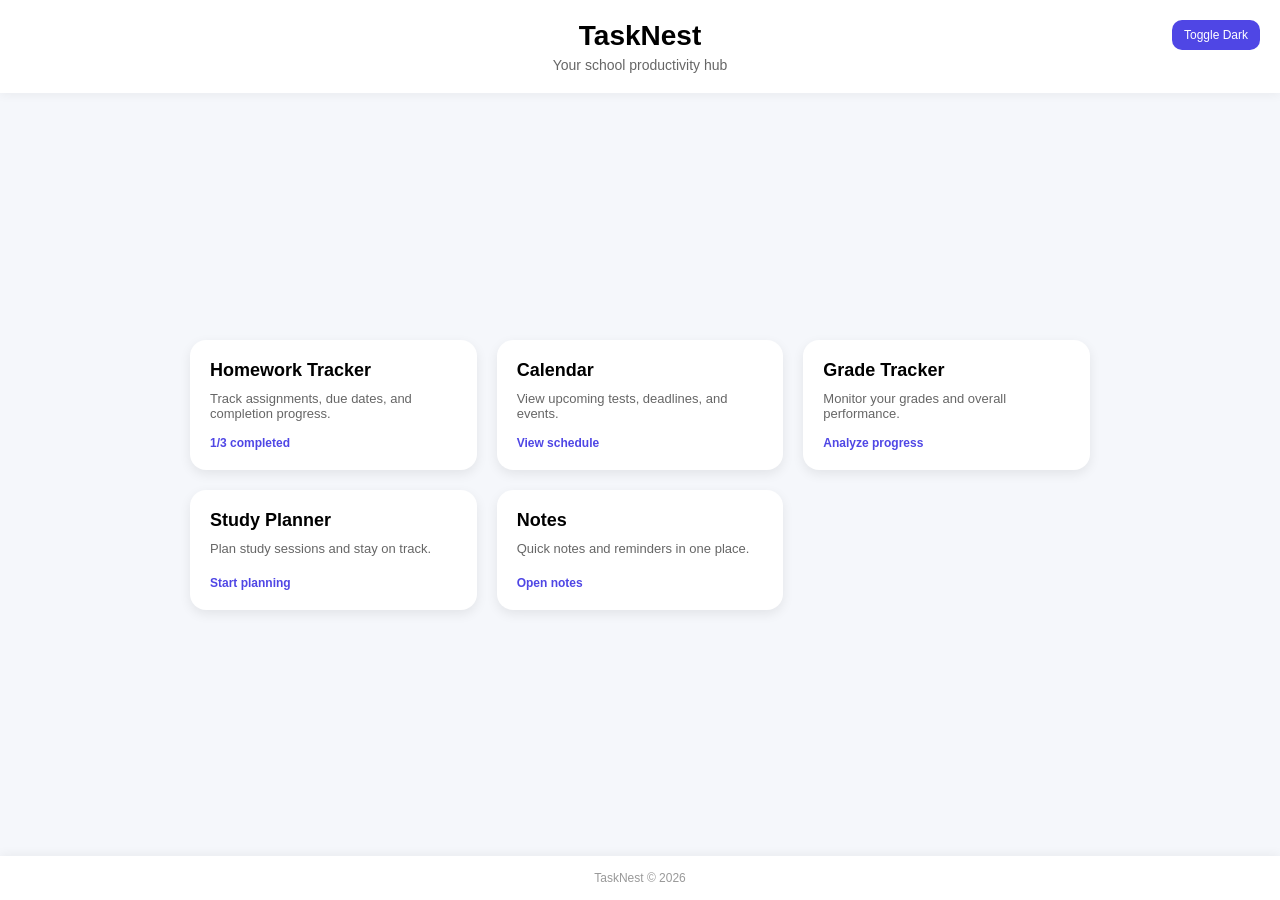
==== index.html @ 1f591d4a "start" ====
<!DOCTYPE html>
<html lang="en">
<head>
  <meta charset="UTF-8" />
  <meta name="viewport" content="width=device-width, initial-scale=1.0" />
  <title>TaskNest Hub</title>
  <style>
    * {
      margin: 0;
      padding: 0;
      box-sizing: border-box;
      font-family: Arial, sans-serif;
    }

    body {
      background: #f5f7fb;
      min-height: 100vh;
      display: flex;
      flex-direction: column;
      transition: 0.3s;
    }

    body.dark {
      background: #0f172a;
      color: white;
    }

    header {
      padding: 20px;
      text-align: center;
      font-size: 28px;
      font-weight: bold;
      background: white;
      box-shadow: 0 2px 10px rgba(0,0,0,0.05);
      position: relative;
    }

    body.dark header {
      background: #111827;
      color: white;
    }

    .subtitle {
      font-size: 14px;
      color: #666;
      margin-top: 5px;
      font-weight: normal;
    }

    body.dark .subtitle {
      color: #aaa;
    }

    .toggle {
      position: absolute;
      right: 20px;
      top: 20px;
      cursor: pointer;
      padding: 8px 12px;
      border-radius: 10px;
      border: none;
      background: #4f46e5;
      color: white;
      font-size: 12px;
    }

    .container {
      flex: 1;
      display: flex;
      justify-content: center;
      align-items: center;
      padding: 40px;
    }

    .grid {
      display: grid;
      grid-template-columns: repeat(auto-fit, minmax(220px, 1fr));
      gap: 20px;
      width: 100%;
      max-width: 900px;
    }

    .card {
      background: white;
      padding: 20px;
      border-radius: 16px;
      box-shadow: 0 4px 12px rgba(0,0,0,0.08);
      cursor: pointer;
      transition: 0.2s ease;
      display: flex;
      flex-direction: column;
      justify-content: space-between;
      min-height: 120px;
    }

    body.dark .card {
      background: #1f2937;
      color: white;
    }

    .card:hover {
      transform: translateY(-5px);
      box-shadow: 0 8px 18px rgba(0,0,0,0.12);
    }

    .card-title {
      font-size: 18px;
      font-weight: bold;
      margin-bottom: 10px;
    }

    .card-desc {
      font-size: 13px;
      color: #666;
    }

    body.dark .card-desc {
      color: #bbb;
    }

    .card-footer {
      margin-top: 15px;
      font-size: 12px;
      color: #4f46e5;
      font-weight: bold;
    }

    footer {
      text-align: center;
      padding: 15px;
      font-size: 12px;
      color: #999;
      background: white;
      box-shadow: 0 -2px 10px rgba(0,0,0,0.05);
    }

    body.dark footer {
      background: #111827;
      color: #aaa;
    }
  </style>
</head>
<body>

<header>
  TaskNest
  <div class="subtitle">Your school productivity hub</div>
  <button class="toggle" onclick="toggleTheme()">Toggle Dark</button>
</header>

<div class="container">
  <div class="grid">

    <div class="card" onclick="openTool('homework')">
      <div>
        <div class="card-title">Homework Tracker</div>
        <div class="card-desc">Track assignments, due dates, and completion progress.</div>
      </div>
      <div class="card-footer" id="homeworkStat">Loading...</div>
    </div>

    <div class="card" onclick="openTool('calendar')">
      <div>
        <div class="card-title">Calendar</div>
        <div class="card-desc">View upcoming tests, deadlines, and events.</div>
      </div>
      <div class="card-footer">View schedule</div>
    </div>

    <div class="card" onclick="openTool('grades')">
      <div>
        <div class="card-title">Grade Tracker</div>
        <div class="card-desc">Monitor your grades and overall performance.</div>
      </div>
      <div class="card-footer">Analyze progress</div>
    </div>

    <div class="card" onclick="openTool('study')">
      <div>
        <div class="card-title">Study Planner</div>
        <div class="card-desc">Plan study sessions and stay on track.</div>
      </div>
      <div class="card-footer">Start planning</div>
    </div>

    <div class="card" onclick="openTool('notes')">
      <div>
        <div class="card-title">Notes</div>
        <div class="card-desc">Quick notes and reminders in one place.</div>
      </div>
      <div class="card-footer">Open notes</div>
    </div>

  </div>
</div>

<footer>
  TaskNest © 2026
</footer>

<script>
  function toggleTheme() {
    document.body.classList.toggle('dark');
  }

  function openTool(tool) {
    alert("Open: " + tool + " page");
  }

  // fake demo data (replace later with real homework system)
  let homework = [
    { done: false },
    { done: true },
    { done: false }
  ];

  function updateStats() {
    let total = homework.length;
    let done = homework.filter(h => h.done).length;
    document.getElementById("homeworkStat").innerText = `${done}/${total} completed`;
  }

  updateStats();
</script>

</body>
</html>
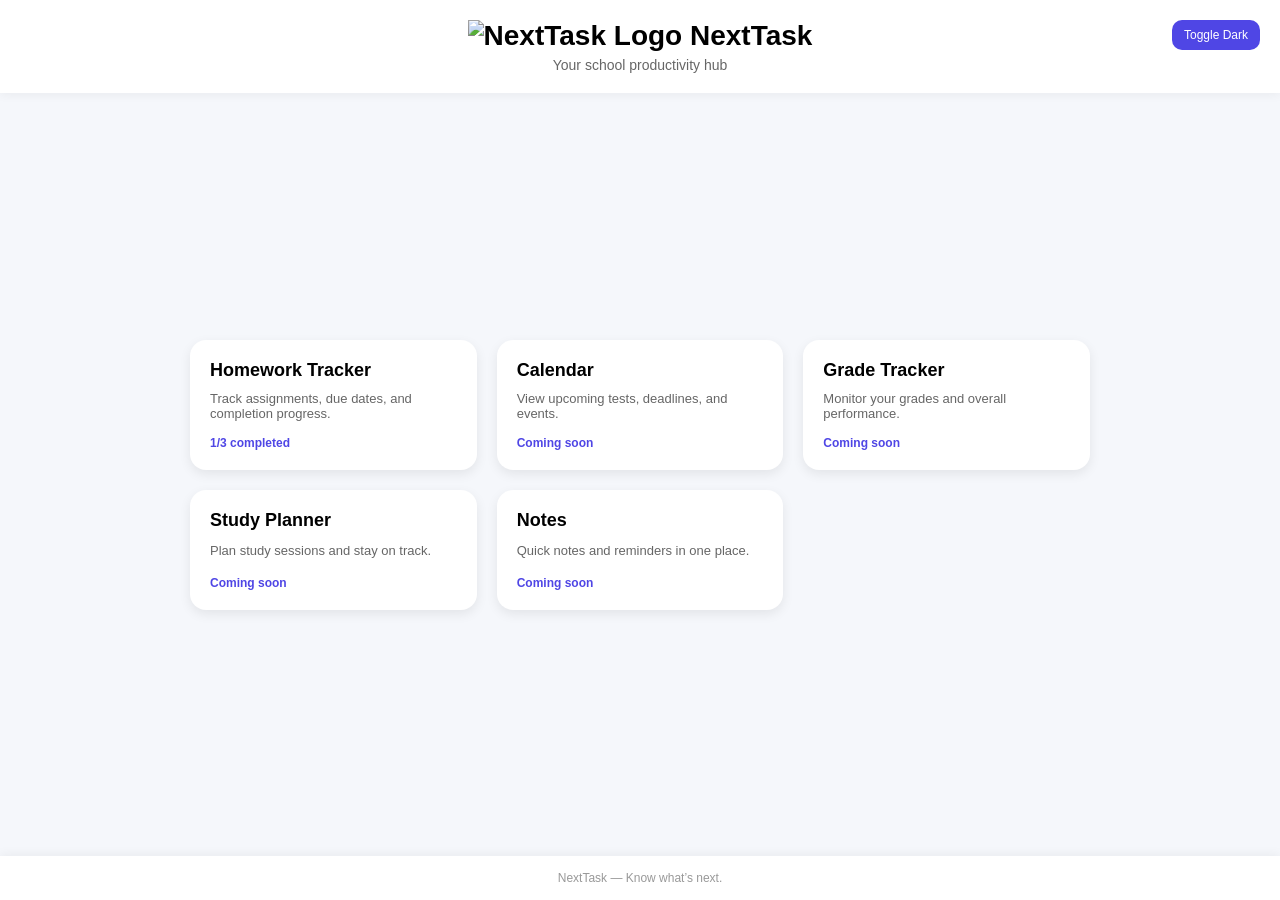
==== commit a393b1a7: "add" ====
--- a/index.html
+++ b/index.html
@@ -3,7 +3,10 @@
 <head>
   <meta charset="UTF-8" />
   <meta name="viewport" content="width=device-width, initial-scale=1.0" />
-  <title>TaskNest Hub</title>
+  <title>NextTask Hub</title>
+
+  <link rel="icon" type="image/svg+xml" href="nexttask-logo.svg">
+
   <style>
     * {
       margin: 0;
@@ -140,18 +143,25 @@
     }
   </style>
 </head>
+
 <body>
 
 <header>
-  TaskNest
+  <div class="brand">
+    <img src="assets/nexttask-logo.svg" class="logo" alt="NextTask Logo">
+    NextTask
+  </div>
+
   <div class="subtitle">Your school productivity hub</div>
+
   <button class="toggle" onclick="toggleTheme()">Toggle Dark</button>
 </header>
 
 <div class="container">
   <div class="grid">
 
-    <div class="card" onclick="openTool('homework')">
+    <!-- ✅ FIXED: Now properly links to app.html -->
+    <div class="card" onclick="window.location.href='app.html'">
       <div>
         <div class="card-title">Homework Tracker</div>
         <div class="card-desc">Track assignments, due dates, and completion progress.</div>
@@ -159,43 +169,35 @@
       <div class="card-footer" id="homeworkStat">Loading...</div>
     </div>
 
-    <div class="card" onclick="openTool('calendar')">
-      <div>
-        <div class="card-title">Calendar</div>
-        <div class="card-desc">View upcoming tests, deadlines, and events.</div>
-      </div>
-      <div class="card-footer">View schedule</div>
-    </div>
-
-    <div class="card" onclick="openTool('grades')">
-      <div>
-        <div class="card-title">Grade Tracker</div>
-        <div class="card-desc">Monitor your grades and overall performance.</div>
-      </div>
-      <div class="card-footer">Analyze progress</div>
-    </div>
-
-    <div class="card" onclick="openTool('study')">
-      <div>
-        <div class="card-title">Study Planner</div>
-        <div class="card-desc">Plan study sessions and stay on track.</div>
-      </div>
-      <div class="card-footer">Start planning</div>
-    </div>
-
-    <div class="card" onclick="openTool('notes')">
-      <div>
-        <div class="card-title">Notes</div>
-        <div class="card-desc">Quick notes and reminders in one place.</div>
-      </div>
-      <div class="card-footer">Open notes</div>
+    <div class="card">
+      <div class="card-title">Calendar</div>
+      <div class="card-desc">View upcoming tests, deadlines, and events.</div>
+      <div class="card-footer">Coming soon</div>
+    </div>
+
+    <div class="card">
+      <div class="card-title">Grade Tracker</div>
+      <div class="card-desc">Monitor your grades and overall performance.</div>
+      <div class="card-footer">Coming soon</div>
+    </div>
+
+    <div class="card">
+      <div class="card-title">Study Planner</div>
+      <div class="card-desc">Plan study sessions and stay on track.</div>
+      <div class="card-footer">Coming soon</div>
+    </div>
+
+    <div class="card">
+      <div class="card-title">Notes</div>
+      <div class="card-desc">Quick notes and reminders in one place.</div>
+      <div class="card-footer">Coming soon</div>
     </div>
 
   </div>
 </div>
 
 <footer>
-  TaskNest © 2026
+  NextTask — Know what’s next.
 </footer>
 
 <script>
@@ -203,11 +205,7 @@
     document.body.classList.toggle('dark');
   }
 
-  function openTool(tool) {
-    alert("Open: " + tool + " page");
-  }
-
-  // fake demo data (replace later with real homework system)
+  // demo stats (replace later with real storage from app.html if you want)
   let homework = [
     { done: false },
     { done: true },
@@ -224,4 +222,4 @@
 </script>
 
 </body>
-</html>
+</html>
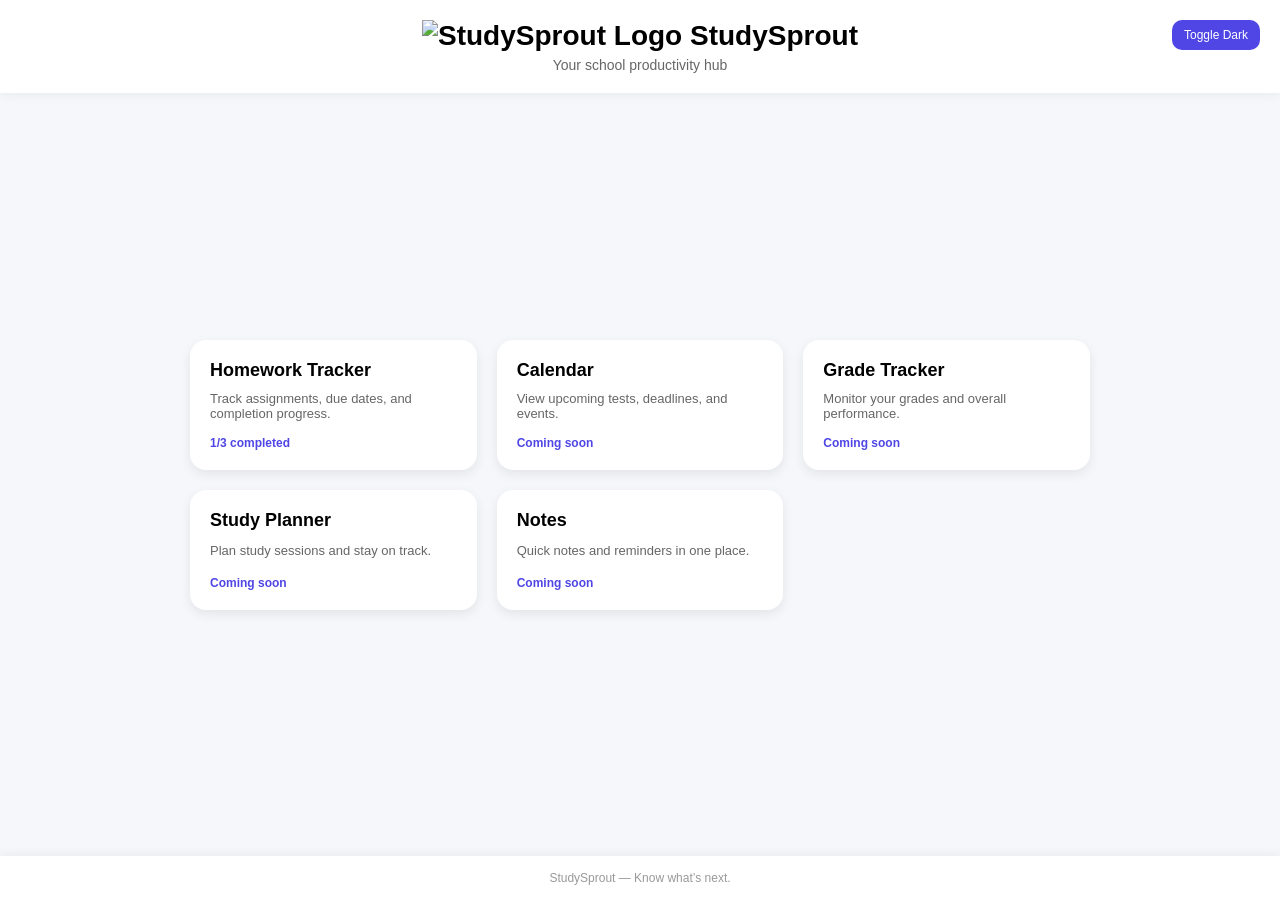
==== commit 929909e4: "StudySprout Rename" ====
--- a/index.html
+++ b/index.html
@@ -3,9 +3,7 @@
 <head>
   <meta charset="UTF-8" />
   <meta name="viewport" content="width=device-width, initial-scale=1.0" />
-  <title>NextTask Hub</title>
-
-  <link rel="icon" type="image/svg+xml" href="nexttask-logo.svg">
+  <title>StudySprout Hub</title>
 
   <style>
     * {
@@ -148,8 +146,8 @@
 
 <header>
   <div class="brand">
-    <img src="assets/nexttask-logo.svg" class="logo" alt="NextTask Logo">
-    NextTask
+    <img src="./assets/StudySprout-logo.svg" class="logo" alt="StudySprout Logo">
+    StudySprout
   </div>
 
   <div class="subtitle">Your school productivity hub</div>
@@ -161,7 +159,7 @@
   <div class="grid">
 
     <!-- ✅ FIXED: Now properly links to app.html -->
-    <div class="card" onclick="window.location.href='app.html'">
+    <div class="card" onclick="window.location.href='./app.html'">
       <div>
         <div class="card-title">Homework Tracker</div>
         <div class="card-desc">Track assignments, due dates, and completion progress.</div>
@@ -197,7 +195,7 @@
 </div>
 
 <footer>
-  NextTask — Know what’s next.
+  StudySprout — Know what’s next.
 </footer>
 
 <script>
@@ -222,4 +220,4 @@
 </script>
 
 </body>
-</html>+</html>
